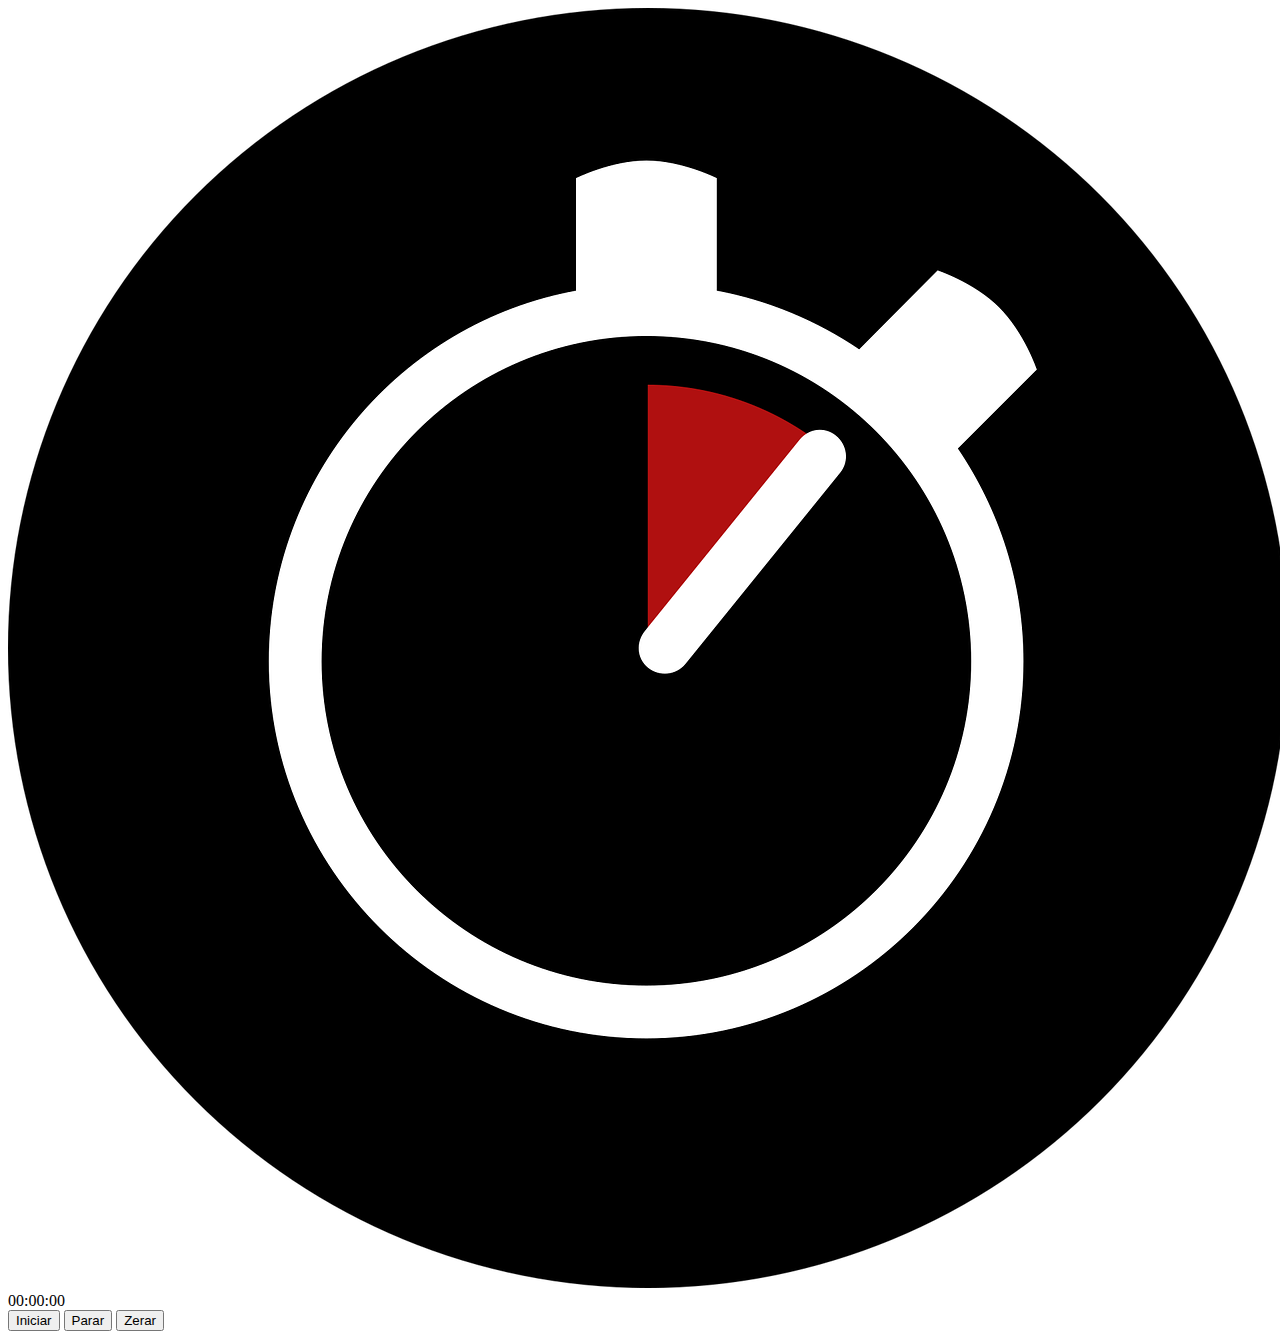
==== cronometro/index.html @ f8dd9e4f "fff" ====
<!DOCTYPE html>
<html lang="en">
<head>
    <meta charset="UTF-8">
    <meta name="viewport" content="width=device-width, initial-scale=1.0">
    <link rel="stylesheet" href="styles.css">
    <title>Cronômetro</title>
</head>
<body>
    <div class="container">
        <div class="cronometro">
            <img src="img/black-clock-icon.jpg" alt="Ícone de Relógio Preto">
            <div class="tempo">00:00:00</div>
            <button class="iniciar">Iniciar</button>
            <button class="parar">Parar</button>
            <button class="zerar">Zerar</button>
        </div>
    </div>
    <script src="script.js"></script>
</body>
</html>
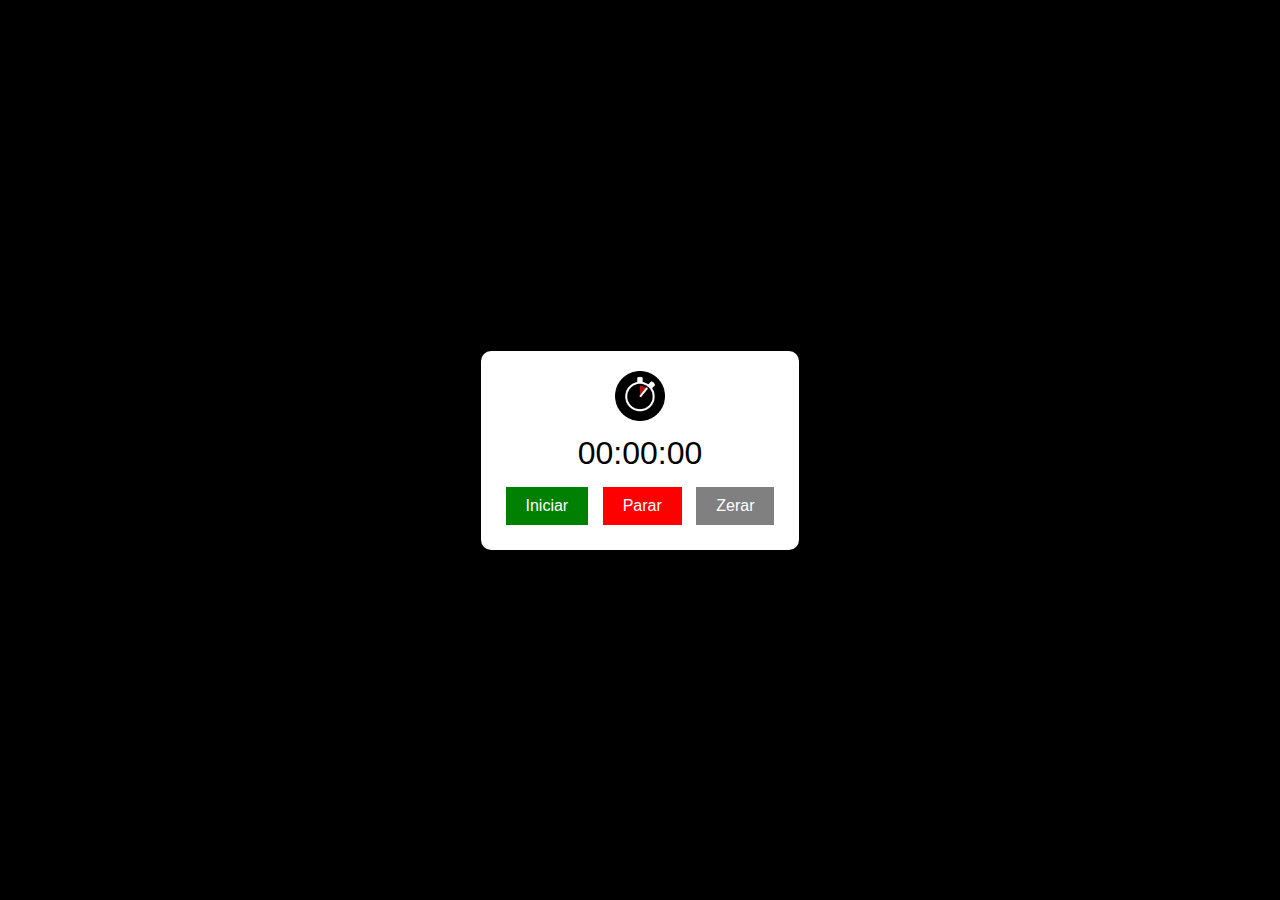
==== commit 7a4edbea: "fff" ====
--- a/cronometro/index.html
+++ b/cronometro/index.html
@@ -1,21 +1,27 @@
-<!DOCTYPE html>
-<html lang="en">
+<!DOCTYPE html> <!-- Declaração do tipo de documento HTML -->
+
+<html lang="pt-br"> <!-- Abertura da tag HTML com a especificação de idioma "pt-br" (português) -->
+
 <head>
-    <meta charset="UTF-8">
-    <meta name="viewport" content="width=device-width, initial-scale=1.0">
-    <link rel="stylesheet" href="styles.css">
-    <title>Cronômetro</title>
+    <meta charset="UTF-8"> <!-- Define a codificação de caracteres como UTF-8 (Unicode) -->
+    <meta name="viewport" content="width=device-width, initial-scale=1.0"> <!-- Define a escala inicial da viewport para dispositivos móveis -->
+    <link rel="stylesheet" href="styles.css"> <!-- Link para o arquivo CSS externo "styles.css" -->
+    <title>Cronômetro</title> <!-- Título da página exibido na guia do navegador -->
 </head>
+
 <body>
-    <div class="container">
-        <div class="cronometro">
-            <img src="img/black-clock-icon.jpg" alt="Ícone de Relógio Preto">
-            <div class="tempo">00:00:00</div>
-            <button class="iniciar">Iniciar</button>
-            <button class="parar">Parar</button>
-            <button class="zerar">Zerar</button>
+    <div class="container"> <!-- Container principal que envolve todo o conteúdo da página -->
+        <div class="cronometro"> <!-- Div que contém o cronômetro -->
+            <img src="img/black-clock-icon.jpg" alt="Ícone de Relógio Preto"> <!-- Imagem do ícone de relógio -->
+            <div class="tempo">00:00:00</div> <!-- Div que exibe o tempo formatado -->
+            <button class="iniciar">Iniciar</button> <!-- Botão para iniciar o cronômetro -->
+            <button class="parar">Parar</button> <!-- Botão para parar o cronômetro -->
+            <button class="zerar">Zerar</button> <!-- Botão para zerar o cronômetro -->
         </div>
     </div>
-    <script src="script.js"></script>
+
+    <script src="script.js"></script> <!-- Link para o arquivo JavaScript externo "script.js" -->
 </body>
-</html>+
+</html>
+
--- a/cronometro/styles.css
+++ b/cronometro/styles.css
@@ -0,0 +1,64 @@
+/* Definição de estilos para o corpo da página */
+body {
+    font-family: Arial, sans-serif; /* Define a fonte usada para o texto na página */
+    display: flex; /* Configura o modelo de exibição como flex para centralizar elementos verticalmente e horizontalmente */
+    justify-content: center; /* Centraliza horizontalmente os elementos filhos */
+    align-items: center; /* Centraliza verticalmente os elementos filhos */
+    height: 100vh; /* Define a altura da página como 100% da altura da janela (viewport) */
+    margin: 0; /* Remove as margens padrão do corpo */
+    background-color: rgb(0, 0, 0); /* Define a cor de fundo do corpo como ciano (preto) */
+}
+
+/* Definição de estilos para um container */
+.container {
+    text-align: center; /* Centraliza o texto no container */
+}
+
+/* Definição de estilos para o cronômetro */
+.cronometro {
+    background-color: rgb(255, 255, 255); /* Define a cor de fundo do cronômetro como branca */
+    padding: 20px; /* Adiciona preenchimento interno de 20 pixels ao cronômetro */
+    border-radius: 10px; /* Arredonda as bordas do cronômetro */
+    box-shadow: 0 0 10px rgba(0, 0, 0, 0.3); /* Adiciona uma sombra ao cronômetro */
+}
+
+/* Estilos para uma imagem */
+img {
+    width: 50px; /* Define a largura da imagem como 50 pixels (ajustável conforme necessário) */
+    margin-bottom: 10px; /* Adiciona um espaço na parte inferior da imagem */
+}
+
+/* Estilos para o elemento com a classe "tempo" */
+.tempo {
+    font-size: 2em; /* Define o tamanho da fonte como 2 vezes o tamanho padrão */
+    margin-bottom: 10px; /* Adiciona um espaço na parte inferior do elemento */
+}
+
+/* Estilos para os botões */
+button {
+    font-size: 1em; /* Define o tamanho da fonte como o tamanho padrão */
+    padding: 10px 20px; /* Adiciona preenchimento interno de 10px na parte superior e inferior e 20px nas laterais */
+    margin: 5px; /* Adiciona margem ao redor dos botões */
+    cursor: pointer; /* Altera o cursor do mouse para indicar que os botões são clicáveis */
+}
+
+/* Estilo específico para o botão "Iniciar" */
+button.iniciar {
+    background-color: green; /* Define a cor de fundo como verde */
+    color: white; /* Define a cor do texto como branco */
+    border: none; /* Remove a borda do botão */
+}
+
+/* Estilo específico para o botão "Parar" */
+button.parar {
+    background-color: red; /* Define a cor de fundo como vermelho */
+    color: white; /* Define a cor do texto como branco */
+    border: none; /* Remove a borda do botão */
+}
+
+/* Estilo específico para o botão "Zerar" */
+button.zerar {
+    background-color: gray; /* Define a cor de fundo como cinza */
+    color: white; /* Define a cor do texto como branco */
+    border: none; /* Remove a borda do botão */
+}
